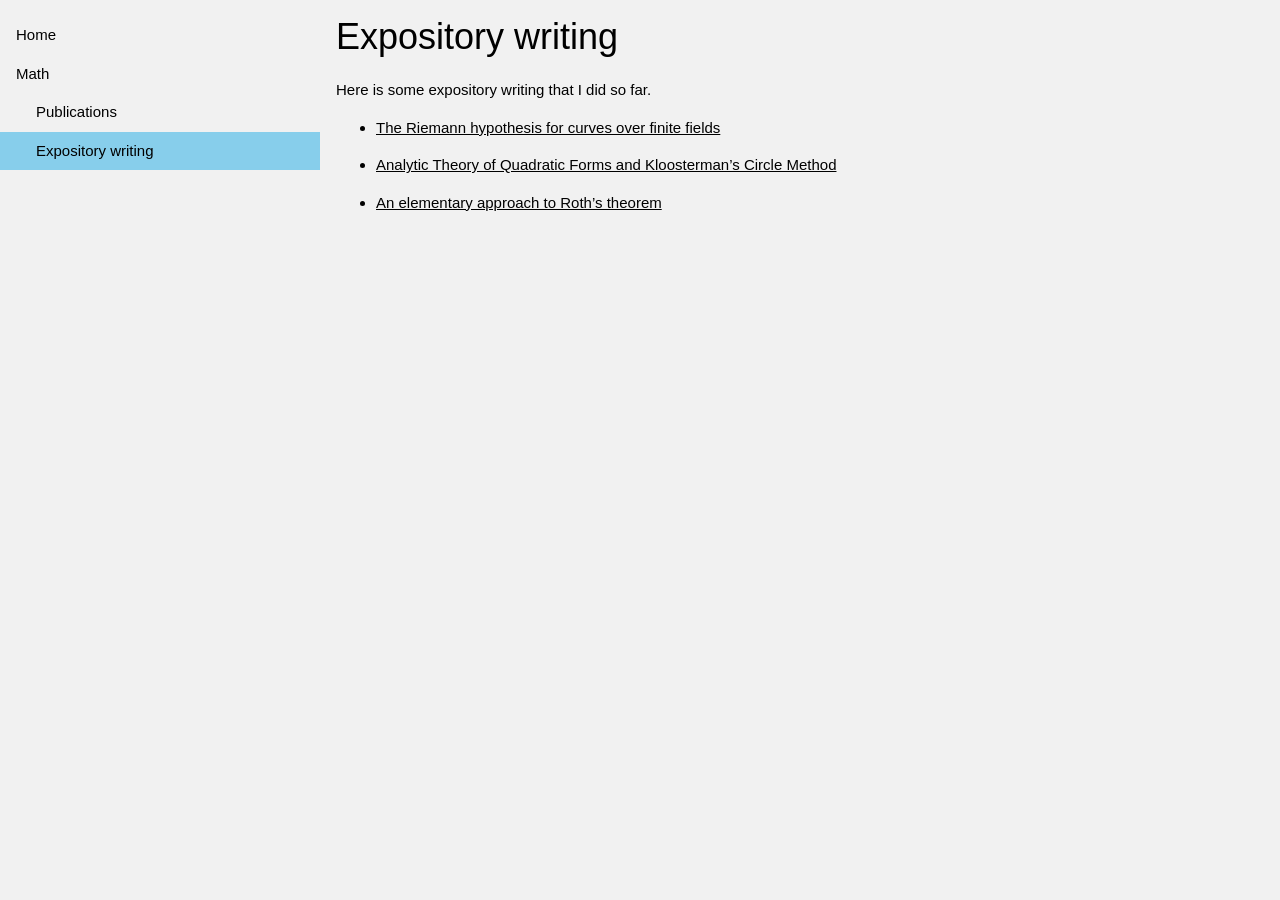
==== expository/index.html @ dce715c3 "Update index.html" ====
<!DOCTYPE html>
<html>
<head>
	<title>Aleksa Milojević&#8217;s website &mdash; Expository writing</title>
	<link rel="stylesheet" href="https://www.w3schools.com/w3css/4/w3.css">
	<link href="https://fonts.googleapis.com/css?family=Nunito:400,400i,700" rel="stylesheet">
	<link rel="stylesheet" href="../../yuval.css">
	<link rel="icon" sizes="192x192" href="https://ethz.ch/etc/designs/ethz/img/icons/ETH-APP-Icons-Theme-white/192-xxxhpdi.png">
</head>
<body class="w3-light-grey">
	<div class="w3-sidebar w3-bar-block w3-light-grey w3-margin-top" style="width:25%"> 
		<a href="../.." class="w3-bar-item w3-button">Home</a>
		<a href=".." class="w3-bar-item w3-button">Math</a>
		<a href="../publications" class="w3-bar-item w3-button" style="text-indent:20px">Publications</a>
		<a href="#" class="w3-bar-item w3-button w3-light-blue" style="text-indent:20px">Expository writing</a>
	</div>

	<div class="w3-container" style="margin-left:25%">
		<h1>Expository writing</h1>
		<p>Here is some expository writing that I did so far.</p>

		<ul class="mainlist">
			<li><a href="thesis.pdf">The Riemann hypothesis for curves over finite fields</a></li>
		</ul>
		<ul class="mainlist">
			<li><a href="kloosterman.pdf">Analytic Theory of Quadratic Forms and Kloosterman’s Circle Method</a></li>
		</ul>
		<ul class="mainlist">
			<li><a href="roth.pdf">An elementary approach to Roth’s theorem</a></li>
		</ul>
	</div>
</body>
</html>
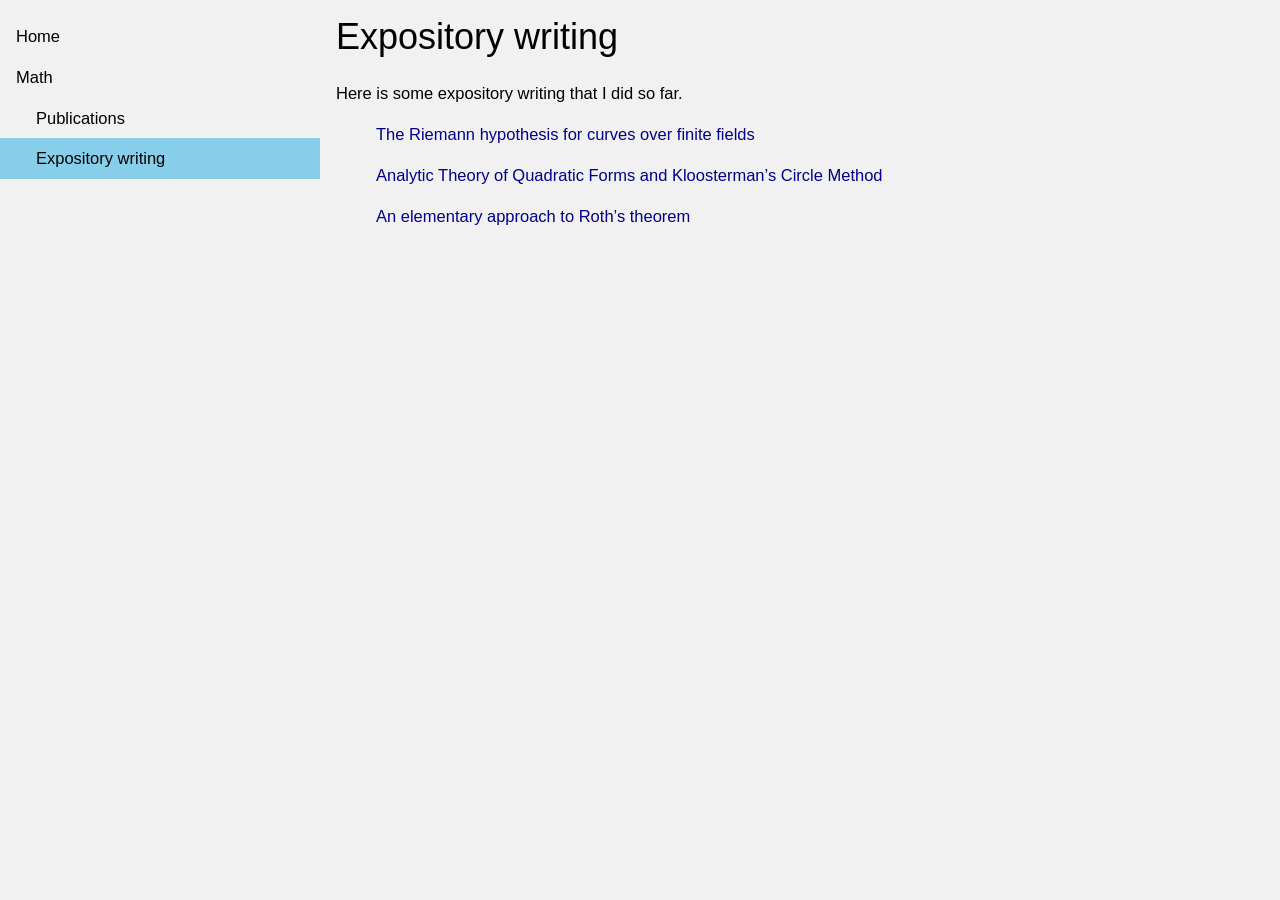
==== commit fbdfc598: "Update index.html" ====
--- a/expository/index.html
+++ b/expository/index.html
@@ -4,7 +4,7 @@
 	<title>Aleksa Milojević&#8217;s website &mdash; Expository writing</title>
 	<link rel="stylesheet" href="https://www.w3schools.com/w3css/4/w3.css">
 	<link href="https://fonts.googleapis.com/css?family=Nunito:400,400i,700" rel="stylesheet">
-	<link rel="stylesheet" href="../../yuval.css">
+	<link rel="stylesheet" href="../../aleksa.css">
 	<link rel="icon" sizes="192x192" href="https://ethz.ch/etc/designs/ethz/img/icons/ETH-APP-Icons-Theme-white/192-xxxhpdi.png">
 </head>
 <body class="w3-light-grey">
--- a/aleksa.css
+++ b/aleksa.css
@@ -0,0 +1,98 @@
+/** {
+    box-sizing: border-box;
+}*/
+
+/*body {
+	background-color: #BEACC2;
+	font-family: Baskerville, "Baskerville Old Face", "Hoefler Text", "EB Garamond", "Times New Roman", serif;
+}*/
+
+html, body, h1, h2, h3, h4, h5, h6 {
+  font-family: "Nunito", sans-serif;
+}
+
+h1 {
+	font-weight: 500;
+}
+
+h2,h3 {
+	font-weight: 400;
+}
+
+b {
+	font-weight: 500;
+}
+
+a:link,a:visited {
+	color: #00008B;
+	text-decoration: none;
+}
+a:hover,a:active {
+	color: #621E78;
+	text-decoration: none;
+}
+
+body {
+	font-size: 110%;
+}
+
+a.w3-button {
+	color:black;
+}
+/*a:active {
+	color: #;
+	text-decoration: none;
+}*/
+
+.sublist {
+  font-size: 85%;
+}
+
+ul.mainlist {
+  list-style-type: none;
+  /*padding-left: 0;*/
+}
+
+ul.mainlist > ul {
+  margin-left: 15px;  
+}
+ul.mainlist > li {
+	margin-bottom: 3px;
+}
+
+/* Prevent nested li's from getting messed up */
+/*ul.mainlist > li::before {
+  content: "-";
+  margin-left: -15px;
+}*/
+
+/*.column {
+	float: left;
+	padding: 15px;
+}
+
+.navbar {
+	width: 20%;
+}
+
+.content {
+	width: 60%;
+	margin-right: 20%;
+}
+
+.navbar ul {
+	list-style-type: none;
+	margin: 0;
+	margin-left: 7pt;
+	padding: 0;
+}
+
+.header {
+	text-align: center;
+}
+
+.clearfix::after {
+    content: "";
+    clear: both;
+    display: table;
+}*/
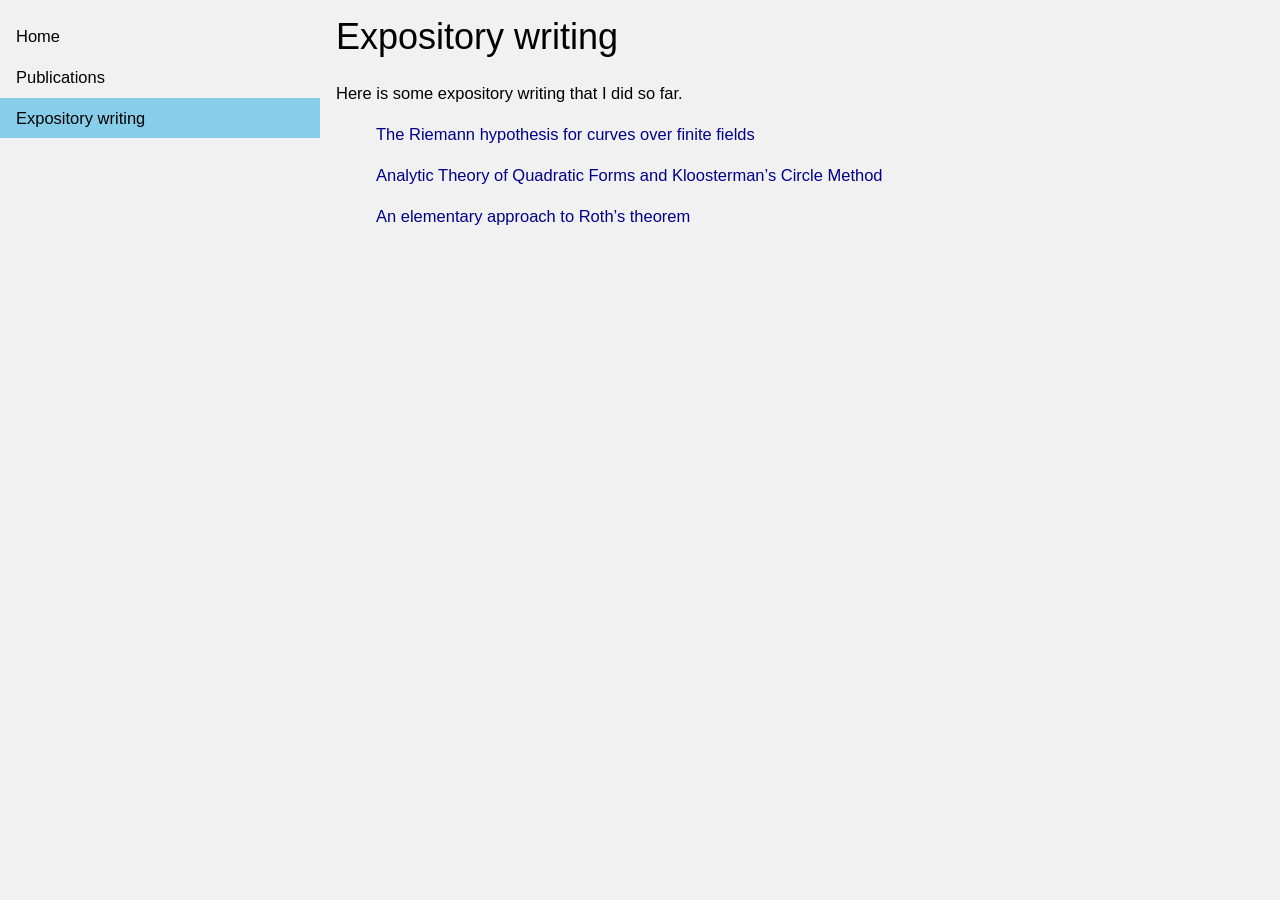
==== commit 51608cbc: "Update index.html" ====
--- a/expository/index.html
+++ b/expository/index.html
@@ -10,9 +10,8 @@
 <body class="w3-light-grey">
 	<div class="w3-sidebar w3-bar-block w3-light-grey w3-margin-top" style="width:25%"> 
 		<a href="../.." class="w3-bar-item w3-button">Home</a>
-		<a href=".." class="w3-bar-item w3-button">Math</a>
-		<a href="../publications" class="w3-bar-item w3-button" style="text-indent:20px">Publications</a>
-		<a href="#" class="w3-bar-item w3-button w3-light-blue" style="text-indent:20px">Expository writing</a>
+		<a href="../publications" class="w3-bar-item w3-button">Publications</a>
+		<a href="#" class="w3-bar-item w3-button w3-light-blue">Expository writing</a>
 	</div>
 
 	<div class="w3-container" style="margin-left:25%">
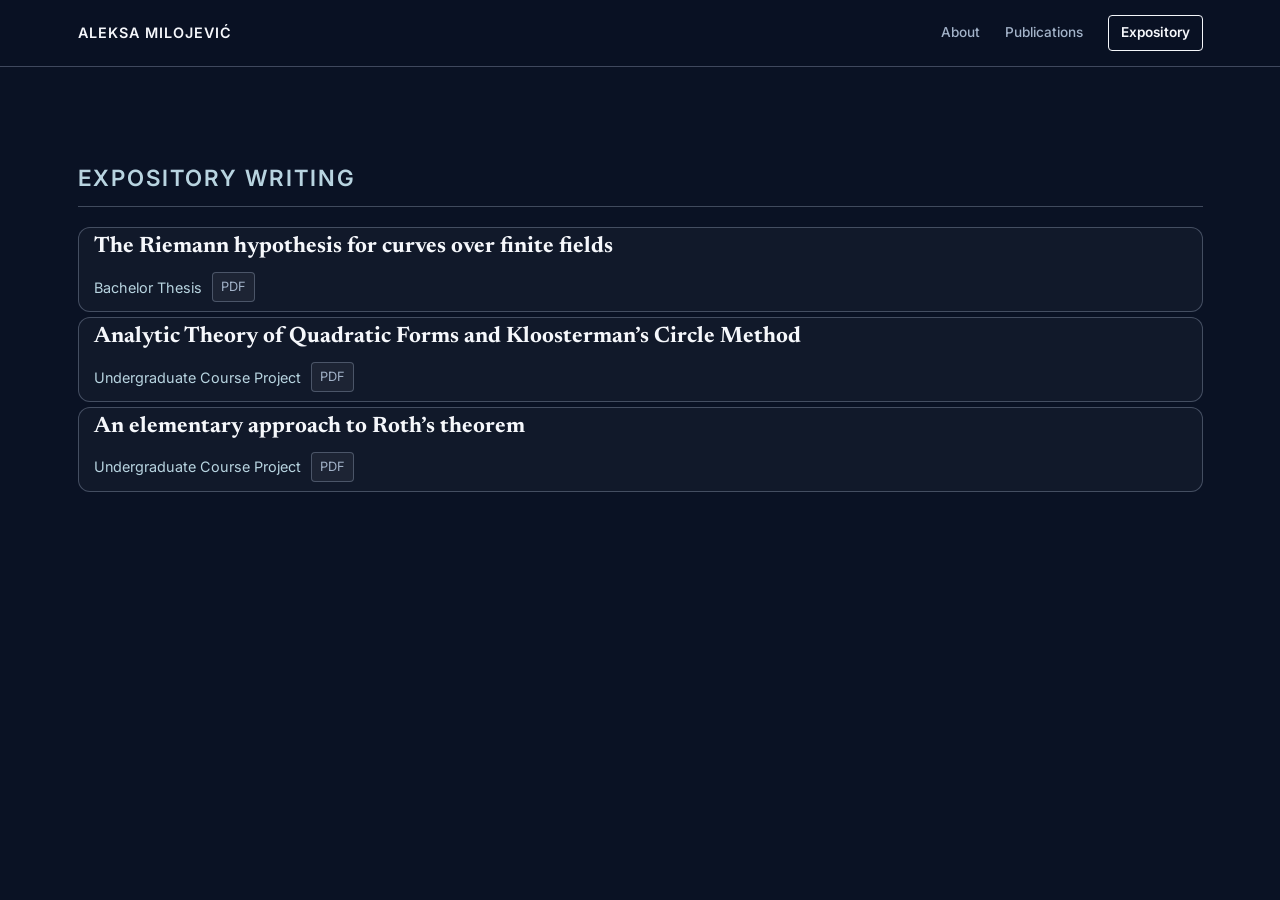
==== commit a969a9f3: "Add files via upload" ====
--- a/expository/index.html
+++ b/expository/index.html
@@ -1,32 +1,67 @@
 <!DOCTYPE html>
-<html>
+<html lang="en">
 <head>
-	<title>Aleksa Milojević&#8217;s website &mdash; Expository writing</title>
-	<link rel="stylesheet" href="https://www.w3schools.com/w3css/4/w3.css">
-	<link href="https://fonts.googleapis.com/css?family=Nunito:400,400i,700" rel="stylesheet">
-	<link rel="stylesheet" href="../../aleksa.css">
-	<link rel="icon" sizes="192x192" href="https://ethz.ch/etc/designs/ethz/img/icons/ETH-APP-Icons-Theme-white/192-xxxhpdi.png">
+
+	<meta charset="UTF-8">
+	<meta name="viewport" content="width=device-width, initial-scale=1.0">
+	<title>Aleksa Milojević | Expository Writing</title>
+	<link rel="stylesheet" href="../style.css">
+	<link href="https://fonts.googleapis.com/css2?family=Inter:wght@400;500;600&family=Newsreader:ital,wght@0,400;0,500;1,400&display=swap" rel="stylesheet">
 </head>
-<body class="w3-light-grey">
-	<div class="w3-sidebar w3-bar-block w3-light-grey w3-margin-top" style="width:25%"> 
-		<a href="../.." class="w3-bar-item w3-button">Home</a>
-		<a href="../publications" class="w3-bar-item w3-button">Publications</a>
-		<a href="#" class="w3-bar-item w3-button w3-light-blue">Expository writing</a>
+<body>
+
+	<nav class="glass-nav">
+		<div class="nav-content">
+			<span class="nav-brand">ALEKSA MILOJEVIĆ</span>
+			<div class="nav-links">
+				<a href="../index.html">About</a>
+				<a href="../publications/index.html">Publications</a>
+				<a href="#expository" class="active">Expository</a>
+			</div>
+		</div>
+	</nav>
+
+	<div class="container">
+		<section id="expository">
+			<h2>Expository Writing</h2>
+
+			<div class="paper-card">
+				<div class="card-content">
+					<h3>The Riemann hypothesis for curves over finite fields</h3>
+					<div class="authors-line">
+						<p class="authors">Bachelor Thesis</p>
+						<div class="card-footer">
+							<a href="thesis.pdf">PDF</a>
+						</div>
+					</div>
+				</div>
+			</div>
+
+			<div class="paper-card">
+				<div class="card-content">
+					<h3>Analytic Theory of Quadratic Forms and Kloosterman’s Circle Method</h3>
+					<div class="authors-line">
+						<p class="authors">Undergraduate Course Project</p>
+						<div class="card-footer">
+							<a href="kloosterman.pdf">PDF</a>
+						</div>
+					</div>
+				</div>
+			</div>
+
+			<div class="paper-card">
+				<div class="card-content">
+					<h3>An elementary approach to Roth’s theorem</h3>
+					<div class="authors-line">
+						<p class="authors">Undergraduate Course Project</p>
+						<div class="card-footer">
+							<a href="roth.pdf">PDF</a>
+						</div>
+					</div>
+				</div>
+			</div>
+		</section>
 	</div>
 
-	<div class="w3-container" style="margin-left:25%">
-		<h1>Expository writing</h1>
-		<p>Here is some expository writing that I did so far.</p>
-
-		<ul class="mainlist">
-			<li><a href="thesis.pdf">The Riemann hypothesis for curves over finite fields</a></li>
-		</ul>
-		<ul class="mainlist">
-			<li><a href="kloosterman.pdf">Analytic Theory of Quadratic Forms and Kloosterman’s Circle Method</a></li>
-		</ul>
-		<ul class="mainlist">
-			<li><a href="roth.pdf">An elementary approach to Roth’s theorem</a></li>
-		</ul>
-	</div>
 </body>
 </html>
--- a/style.css
+++ b/style.css
@@ -0,0 +1,408 @@
+:root {
+    --bg-deep: #0A1224;
+    --accent-teal: #1ccab9;
+    --text-main: #F5F7FB;
+    --text-muted: #A3B3C9;
+    --border: rgba(163, 179, 201, 0.35);
+    --glass: rgba(10, 18, 36, 0.92);
+    --content-width: 1125px;
+    --frontpage-width: 1238px;
+}
+
+body {
+    background-color: var(--bg-deep);
+    color: var(--text-main);
+    font-family: 'Inter', sans-serif;
+    margin: 0;
+    line-height: 1.6;
+    scroll-behavior: smooth;
+}
+
+/* --- Navigation Styling --- */
+.glass-nav {
+    position: fixed;
+    top: 0;
+    width: 100%;
+    z-index: 1000;
+    background: var(--glass);
+    backdrop-filter: blur(12px);
+    border-bottom: 1px solid var(--border);
+}
+
+.nav-content {
+    max-width: var(--content-width);
+    margin: 0 auto;
+    padding: 15px 32px;
+    display: flex;
+    justify-content: space-between;
+    align-items: center;
+}
+
+.nav-brand {
+    font-weight: 600;
+    letter-spacing: 1px;
+    font-size: 0.9rem;
+}
+
+.nav-links {
+    display: flex;
+    align-items: center;
+    gap: 25px;
+}
+
+.nav-links a {
+    text-decoration: none;
+    color: var(--text-muted);
+    font-size: 0.85rem;
+    font-weight: 500;
+    transition: color 0.3s ease;
+}
+
+.nav-links a:hover {
+    color: var(--text-main);
+}
+
+.nav-links a.active {
+    color: var(--text-main);
+    font-weight: 600;
+    border: 1px solid var(--text-main);
+    padding: 6px 12px;
+    border-radius: 4px;
+}
+
+/* Contact Button Style */
+.nav-links .nav-btn {
+    background: var(--accent-teal);
+    color: white;
+    padding: 6px 16px;
+    border-radius: 20px;
+    transition: background 0.3s ease;
+}
+
+.nav-links .nav-btn:hover {
+    background: #2a5f73;
+}
+
+/* --- Header & Profile Styling --- */
+.container {
+    max-width: var(--content-width);
+    margin: 0 auto;
+    padding: 120px 32px 60px;
+}
+
+body.frontpage .container {
+    max-width: var(--frontpage-width);
+}
+
+.profile-area {
+    display: flex;
+    align-items: center;
+    gap: 40px;
+    margin-bottom: 60px;
+}
+
+body.frontpage .profile-area {
+    width: 115%;
+    margin-left: auto;
+    margin-right: auto;
+    justify-content: center;
+}
+
+body.frontpage .profile-area .hero-text {
+    text-align: center;
+}
+
+body.frontpage .profile-area .bio-intro {
+    text-align: left;
+}
+
+.profile-img {
+    width: 240px;
+    height: 240px;
+    border-radius: 50%;
+    object-fit: cover;
+    box-shadow: 0 10px 30px rgba(0,0,0,0.3);
+}
+
+h1 {
+    font-family: 'Newsreader', serif;
+    font-size: 3rem;
+    margin: 5px 0;
+}
+
+.subtitle {
+    color: var(--text-muted);
+    text-transform: uppercase;
+    font-size: 0.75rem;
+    letter-spacing: 2px;
+}
+
+.bio-intro {
+    color: #B8D4E0;
+    font-size: 1.1rem;
+    max-width: 500px;
+}
+
+/* --- Paper Cards --- */
+.label {
+    
+    display: block;
+    font-size: 0.7rem;
+    text-transform: uppercase;
+    color: var(--text-muted);
+    letter-spacing: 2px;
+    margin-bottom: 20px;
+    border-bottom: 1px solid var(--border);
+    padding-bottom: 8px;
+}
+
+.paper-card {
+    background: rgba(255, 255, 255, 0.03);
+    border: 1px solid var(--border);
+    padding: 2px 15px;
+    border-radius: 12px;
+    margin-bottom: 5px;
+    display: grid;
+    grid-template-columns: 1fr auto;
+    align-items: center;
+    column-gap: 10px;
+}
+
+.paper-card.frontpage-card {
+    grid-template-columns: minmax(0, 2fr) 1fr;
+    column-gap: 20px;
+    padding: 2px 15px;
+}
+
+.paper-card.frontpage-card .card-content {
+    justify-self: start;
+}
+
+.paper-card.frontpage-card .frontpage-thumb-frame {
+    justify-self: center;
+    align-self: center;
+}
+
+.card-content {
+    display: flex;
+    flex-direction: column;
+    justify-content: center;
+    flex: 1;
+}
+
+.paper-thumbnail {
+    width: 160px;
+    height: 120px;
+    border-radius: 0px;
+    overflow: hidden;
+    object-fit: contain;
+    object-position: center;
+    flex-shrink: 0;
+    justify-self: center;
+    border: none;
+    background: transparent;
+    box-sizing: border-box;
+    display: block;
+}
+
+.paper-thumbnail.frontpage {
+    width: 100%;
+    height: 100%;
+    border-radius: 0;
+    object-fit: contain;
+    object-position: center;
+    display: block;
+}
+
+.frontpage-thumb-frame {
+    width: 321px;
+    height: 215px;
+    border: 2px solid var(--border);
+    border-radius: 13px;
+    overflow: hidden;
+    justify-self: center;
+    box-sizing: border-box;
+    background: transparent;
+}
+
+.frontpage-thumb-frame-1 {
+    width: 215px;
+    height: 215px;
+}
+
+.frontpage-thumb-frame-2 {
+    width: 321px;
+    height: 215px;
+}
+
+.paper-card h3 {
+    margin: 0;
+    font-family: 'Newsreader', serif;
+    font-size: 1.4rem;
+}
+
+.authors {
+    color: #B8D4E0; /* Brighter color for better visibility */
+    margin: 5px 0;
+    font-size: 0.9rem;
+}
+
+.authors-line {
+    display: flex;
+    justify-content: flex-start;
+    align-items: center;
+    margin: 5px 0;
+    gap: 10px;
+}
+
+.card-footer {
+    display: flex;
+    gap: 8px;
+    align-items: center;
+}
+
+.card-footer a {
+    display: inline-block;
+    background: rgba(255, 255, 255, 0.05);
+    border: 1px solid var(--border);
+    color: var(--text-muted);
+    text-decoration: none;
+    font-size: 0.8rem;
+    padding: 4px 8px;
+    border-radius: 4px;
+    transition: all 0.3s ease;
+}
+
+.card-footer a:hover {
+    background: rgba(255, 255, 255, 0.1);
+    color: var(--text-main);
+    border-color: var(--text-main);
+}
+
+.abstract-toggle {
+    background: rgba(255, 255, 255, 0.05);
+    border: 1px solid var(--border);
+    color: var(--text-muted);
+    padding: 4px 8px;
+    border-radius: 4px;
+    cursor: pointer;
+    font-size: 0.8rem;
+    transition: all 0.3s ease;
+}
+
+.abstract-toggle:hover {
+    background: rgba(255, 255, 255, 0.1);
+    color: var(--text-main);
+    border-color: var(--text-main);
+}
+
+.abstract {
+    margin-top: 8px;
+    padding: 8px;
+    background: rgba(255, 255, 255, 0.02);
+    border-left: 3px solid var(--accent-teal);
+    border-radius: 4px;
+}
+
+.abstract p {
+    margin: 0;
+    color: var(--text-muted);
+    font-size: 0.85rem;
+    line-height: 1.4;
+}
+
+/* --- Education Timeline --- */
+.timeline {
+    position: relative;
+    margin-top: 20px;
+    padding-left: 8px;
+    --timeline-padding-left: 8px;
+    --timeline-marker-size: 16px;
+    --timeline-marker-left: 2px;
+    --timeline-line-left: calc(var(--timeline-padding-left) + var(--timeline-marker-left) + (var(--timeline-marker-size) / 2));
+}
+
+.timeline::before {
+    content: "";
+    position: absolute;
+    left: var(--timeline-line-left);
+    top: calc(8px + (var(--timeline-marker-size) / 2));
+    bottom: 0;
+    width: 2px;
+    background: var(--border);
+}
+
+.timeline-item {
+    position: relative;
+    padding-left: 40px;
+    margin-bottom: 24px;
+}
+
+.timeline-marker {
+    position: absolute;
+    left: var(--timeline-marker-left);
+    top: 8px;
+    width: var(--timeline-marker-size);
+    height: var(--timeline-marker-size);
+    border-radius: 50%;
+    background: var(--accent-teal);
+    border: 2px solid var(--bg-deep);
+    box-shadow: 0 0 0 2px var(--border);
+}
+
+.timeline-content {
+    background: rgba(255, 255, 255, 0.03);
+    border: 1px solid var(--border);
+    padding: 12px 16px;
+    border-radius: 12px;
+}
+
+.timeline-content h3 {
+    margin: 0;
+    font-family: 'Newsreader', serif;
+    font-size: 1.2rem;
+}
+
+.timeline-meta {
+    margin: 6px 0 4px;
+    color: #B8D4E0;
+    font-size: 0.9rem;
+}
+
+.timeline-date {
+    display: inline-block;
+    color: var(--text-muted);
+    font-size: 0.8rem;
+    letter-spacing: 1px;
+    text-transform: uppercase;
+}
+
+/* Mobile Responsiveness */
+@media (max-width: 768px) {
+    .profile-area { flex-direction: column; text-align: center; }
+    .timeline { padding-left: 0; --timeline-padding-left: 0px; --timeline-marker-left: 0px; }
+    .timeline-item { padding-left: 32px; }
+}
+
+/* Section Heading Styles */
+#publications h2,
+#education h2,
+#expository h2,
+#awards h2 {
+    font-family: 'Inter', sans-serif;
+    font-size: 1.4rem;
+    font-weight: 600;
+    text-transform: uppercase;
+    letter-spacing: 2px;
+    color: #B8D4E0;
+    margin: 40px 0 20px 0;
+    border-bottom: 1px solid var(--border);
+    padding-bottom: 10px;
+}
+
+.journal {
+    color: var(--text-muted);
+    font-size: 0.9rem;
+    font-style: italic;
+    margin: 5px 0;
+}
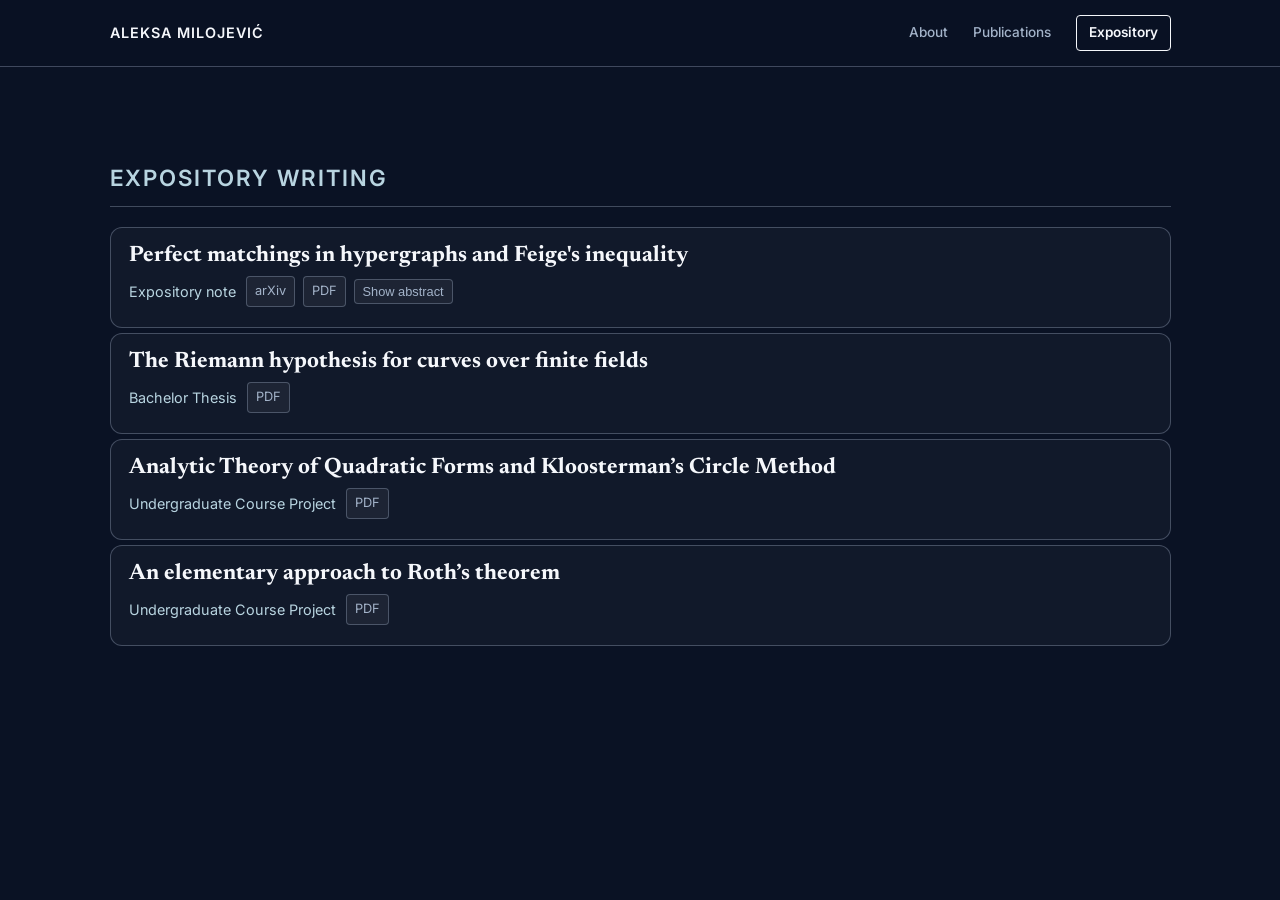
==== commit 6588db5a: "Added Feige's inequality note" ====
--- a/expository/index.html
+++ b/expository/index.html
@@ -24,6 +24,29 @@
 	<div class="container">
 		<section id="expository">
 			<h2>Expository Writing</h2>
+
+
+			<div class="paper-card">
+				<div class="card-content">
+					<h3>Perfect matchings in hypergraphs and Feige's inequality</h3>
+					<div class="authors-line">
+						<p class="authors">Expository note</p>
+						<div class="card-footer">
+							<a href="https://arxiv.org/abs/2609.26401">arXiv</a>
+							<a href="Feige.pdf">PDF</a>
+							<button class="abstract-toggle" onclick="toggleAbstract(this)">Show abstract</button>
+						</div>
+					</div>
+					<div class="abstract" style="display: none;">
+                        <p>Feige's inequality gives an upper tail bound for sums of independent random variables, and is useful in many combinatorial contexts. The conjecture was proven last summer, with relatively complicated and not self-contained proofs. 
+
+							Our hope in this expository note was to present a simplified and self-contained proof, presented in a way which motivates the steps of the proof. We also discuss a combinatorial application of this inequality to the problem of perfect matchings in hypergraphs of large minimum degree.
+						</p>
+                    </div>
+				</div>
+			</div>
+
+
 
 			<div class="paper-card">
 				<div class="card-content">
--- a/style.css
+++ b/style.css
@@ -9,6 +9,16 @@
     --frontpage-width: 1238px;
 }
 
+*,
+*::before,
+*::after {
+    box-sizing: border-box;
+}
+
+html {
+    overflow-x: hidden;
+}
+
 body {
     background-color: var(--bg-deep);
     color: var(--text-main);
@@ -16,12 +26,20 @@
     margin: 0;
     line-height: 1.6;
     scroll-behavior: smooth;
+    min-width: 320px;
+    overflow-x: hidden;
+}
+
+img {
+    max-width: 100%;
+    height: auto;
 }
 
 /* --- Navigation Styling --- */
 .glass-nav {
     position: fixed;
     top: 0;
+    left: 0;
     width: 100%;
     z-index: 1000;
     background: var(--glass);
@@ -36,18 +54,23 @@
     display: flex;
     justify-content: space-between;
     align-items: center;
+    gap: 12px 24px;
+    flex-wrap: wrap;
 }
 
 .nav-brand {
     font-weight: 600;
     letter-spacing: 1px;
     font-size: 0.9rem;
+    flex: 0 1 auto;
 }
 
 .nav-links {
     display: flex;
     align-items: center;
     gap: 25px;
+    flex-wrap: wrap;
+    justify-content: flex-end;
 }
 
 .nav-links a {
@@ -88,26 +111,39 @@
     max-width: var(--content-width);
     margin: 0 auto;
     padding: 120px 32px 60px;
+    width: 100%;
 }
 
 body.frontpage .container {
-    max-width: var(--frontpage-width);
+    max-width: min(var(--frontpage-width), 100%);
+}
+
+.hero,
+section {
+    scroll-margin-top: 110px;
 }
 
 .profile-area {
     display: flex;
     align-items: center;
-    gap: 40px;
+    gap: clamp(24px, 4vw, 40px);
     margin-bottom: 60px;
 }
 
 body.frontpage .profile-area {
-    width: 115%;
+    width: 100%;
+    max-width: 100%;
     margin-left: auto;
     margin-right: auto;
     justify-content: center;
 }
 
+.hero-text,
+.card-content,
+.timeline-content {
+    min-width: 0;
+}
+
 body.frontpage .profile-area .hero-text {
     text-align: center;
 }
@@ -117,8 +153,8 @@
 }
 
 .profile-img {
-    width: 240px;
-    height: 240px;
+    width: clamp(190px, 28vw, 240px);
+    height: clamp(190px, 28vw, 240px);
     border-radius: 50%;
     object-fit: cover;
     box-shadow: 0 10px 30px rgba(0,0,0,0.3);
@@ -126,8 +162,9 @@
 
 h1 {
     font-family: 'Newsreader', serif;
-    font-size: 3rem;
+    font-size: clamp(2.4rem, 5vw, 3.2rem);
     margin: 5px 0;
+    line-height: 1.05;
 }
 
 .subtitle {
@@ -139,8 +176,8 @@
 
 .bio-intro {
     color: #B8D4E0;
-    font-size: 1.1rem;
-    max-width: 500px;
+    font-size: clamp(1rem, 2.4vw, 1.1rem);
+    max-width: 560px;
 }
 
 /* --- Paper Cards --- */
@@ -159,19 +196,19 @@
 .paper-card {
     background: rgba(255, 255, 255, 0.03);
     border: 1px solid var(--border);
-    padding: 2px 15px;
+    padding: 14px 18px;
     border-radius: 12px;
     margin-bottom: 5px;
     display: grid;
-    grid-template-columns: 1fr auto;
+    grid-template-columns: minmax(0, 1fr) auto;
     align-items: center;
-    column-gap: 10px;
+    column-gap: 18px;
+    row-gap: 14px;
 }
 
 .paper-card.frontpage-card {
-    grid-template-columns: minmax(0, 2fr) 1fr;
-    column-gap: 20px;
-    padding: 2px 15px;
+    grid-template-columns: minmax(0, 2fr) minmax(240px, 1fr);
+    column-gap: 24px;
 }
 
 .paper-card.frontpage-card .card-content {
@@ -215,8 +252,9 @@
 }
 
 .frontpage-thumb-frame {
-    width: 321px;
-    height: 215px;
+    width: min(100%, 321px);
+    height: auto;
+    aspect-ratio: 321 / 215;
     border: 2px solid var(--border);
     border-radius: 13px;
     overflow: hidden;
@@ -226,19 +264,21 @@
 }
 
 .frontpage-thumb-frame-1 {
-    width: 215px;
-    height: 215px;
+    width: min(100%, 215px);
+    aspect-ratio: 1 / 1;
 }
 
 .frontpage-thumb-frame-2 {
-    width: 321px;
-    height: 215px;
+    width: min(100%, 321px);
+    aspect-ratio: 321 / 215;
 }
 
 .paper-card h3 {
     margin: 0;
     font-family: 'Newsreader', serif;
     font-size: 1.4rem;
+    line-height: 1.25;
+    overflow-wrap: anywhere;
 }
 
 .authors {
@@ -253,12 +293,14 @@
     align-items: center;
     margin: 5px 0;
     gap: 10px;
+    flex-wrap: wrap;
 }
 
 .card-footer {
     display: flex;
     gap: 8px;
     align-items: center;
+    flex-wrap: wrap;
 }
 
 .card-footer a {
@@ -297,18 +339,27 @@
 }
 
 .abstract {
-    margin-top: 8px;
-    padding: 8px;
+    margin-top: 12px;
+    padding: 12px;
     background: rgba(255, 255, 255, 0.02);
     border-left: 3px solid var(--accent-teal);
     border-radius: 4px;
+    overflow-x: auto;
 }
 
 .abstract p {
     margin: 0;
     color: var(--text-muted);
     font-size: 0.85rem;
-    line-height: 1.4;
+    line-height: 1.55;
+    overflow-wrap: anywhere;
+}
+
+.abstract mjx-container {
+    max-width: 100%;
+    overflow-x: auto;
+    overflow-y: hidden;
+    padding-bottom: 4px;
 }
 
 /* --- Education Timeline --- */
@@ -378,10 +429,116 @@
 }
 
 /* Mobile Responsiveness */
+@media (max-width: 900px) {
+    .paper-card.frontpage-card {
+        grid-template-columns: 1fr;
+    }
+
+    .paper-card.frontpage-card .frontpage-thumb-frame {
+        order: -1;
+        margin: 0 auto;
+    }
+}
+
 @media (max-width: 768px) {
-    .profile-area { flex-direction: column; text-align: center; }
-    .timeline { padding-left: 0; --timeline-padding-left: 0px; --timeline-marker-left: 0px; }
-    .timeline-item { padding-left: 32px; }
+    .nav-content {
+        padding: 14px 20px;
+        justify-content: center;
+    }
+
+    .nav-brand {
+        width: 100%;
+        text-align: center;
+    }
+
+    .nav-links {
+        width: 100%;
+        justify-content: center;
+        gap: 10px 12px;
+    }
+
+    .container {
+        padding: 132px 20px 44px;
+    }
+
+    .profile-area {
+        flex-direction: column;
+        text-align: center;
+        margin-bottom: 40px;
+    }
+
+    .paper-card {
+        grid-template-columns: 1fr;
+    }
+
+    .timeline {
+        padding-left: 0;
+        --timeline-padding-left: 0px;
+        --timeline-marker-left: 0px;
+    }
+
+    .timeline-item {
+        padding-left: 32px;
+    }
+
+}
+
+@media (max-width: 560px) {
+    .nav-content {
+        padding: 12px 16px;
+    }
+
+    .nav-brand {
+        font-size: 0.75rem;
+        letter-spacing: 0.14em;
+    }
+
+    .container {
+        padding: 148px 16px 36px;
+    }
+
+    .profile-img {
+        width: 176px;
+        height: 176px;
+    }
+
+    h1 {
+        font-size: clamp(2rem, 11vw, 2.6rem);
+    }
+
+    .bio-intro {
+        font-size: 1rem;
+    }
+
+    .paper-card {
+        padding: 14px;
+    }
+
+    .paper-card h3 {
+        font-size: 1.15rem;
+    }
+
+    .nav-links a,
+    .card-footer a,
+    .abstract-toggle {
+        font-size: 0.78rem;
+    }
+
+    .nav-links a.active {
+        padding: 5px 10px;
+    }
+
+    .authors-line {
+        align-items: flex-start;
+    }
+
+    .timeline-item {
+        padding-left: 28px;
+    }
+
+    .timeline-content {
+        padding: 12px 14px;
+    }
 }
 
 /* Section Heading Styles */
@@ -405,4 +562,14 @@
     font-size: 0.9rem;
     font-style: italic;
     margin: 5px 0;
-}+}
+
+@media (max-width: 768px) {
+    #publications h2,
+    #education h2,
+    #expository h2,
+    #awards h2 {
+        font-size: 1.15rem;
+        letter-spacing: 1.5px;
+    }
+}
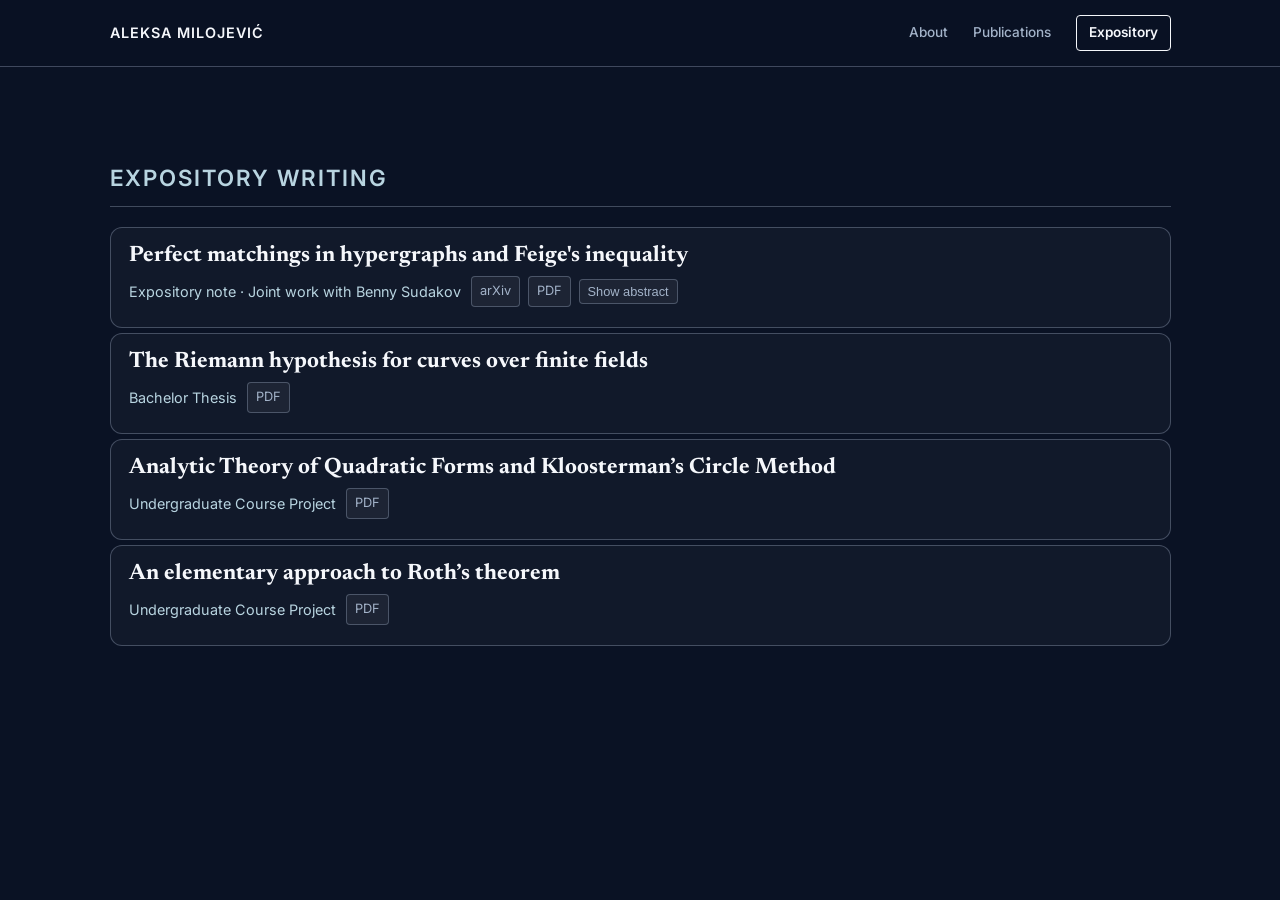
==== commit 4c2420ed: "Fixed Feige's note" ====
--- a/expository/index.html
+++ b/expository/index.html
@@ -30,18 +30,15 @@
 				<div class="card-content">
 					<h3>Perfect matchings in hypergraphs and Feige's inequality</h3>
 					<div class="authors-line">
-						<p class="authors">Expository note</p>
+						<p class="authors">Expository note · Joint work with Benny Sudakov</p>
 						<div class="card-footer">
-							<a href="https://arxiv.org/abs/2609.26401">arXiv</a>
+							<a href="https://arxiv.org/abs/2610.10380">arXiv</a>
 							<a href="Feige.pdf">PDF</a>
 							<button class="abstract-toggle" onclick="toggleAbstract(this)">Show abstract</button>
 						</div>
 					</div>
 					<div class="abstract" style="display: none;">
-                        <p>Feige's inequality gives an upper tail bound for sums of independent random variables, and is useful in many combinatorial contexts. The conjecture was proven last summer, with relatively complicated and not self-contained proofs. 
-
-							Our hope in this expository note was to present a simplified and self-contained proof, presented in a way which motivates the steps of the proof. We also discuss a combinatorial application of this inequality to the problem of perfect matchings in hypergraphs of large minimum degree.
-						</p>
+                        <p>Feige's inequality gives an upper tail bound for sums of independent nonnegative random variables and has many combinatorial applications. In this expository note, we present a simplified, self-contained proof and explain the motivation behind each step. We also discuss its application to perfect matchings in hypergraphs with large minimum degree.</p>
                     </div>
 				</div>
 			</div>
@@ -86,5 +83,19 @@
 		</section>
 	</div>
 
+    <script>
+        function toggleAbstract(button) {
+            const card = button.closest('.paper-card');
+            const abstract = card.querySelector('.abstract');
+            if (abstract.style.display === 'none' || abstract.style.display === '') {
+                abstract.style.display = 'block';
+                button.textContent = 'Hide abstract';
+            } else {
+                abstract.style.display = 'none';
+                button.textContent = 'Show abstract';
+            }
+        }
+    </script>
+
 </body>
 </html>
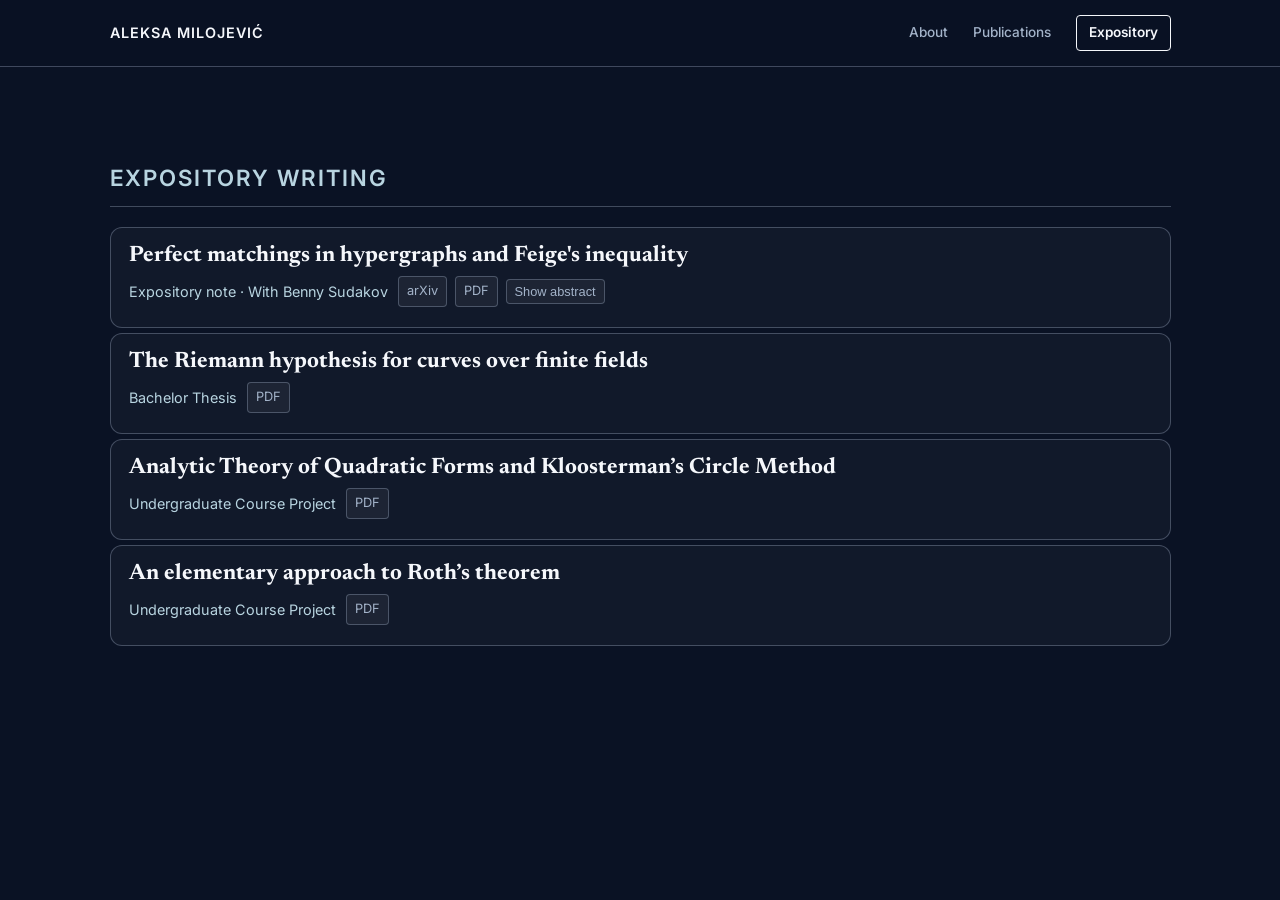
==== commit e4e61c7b: "Updated front page" ====
--- a/expository/index.html
+++ b/expository/index.html
@@ -30,7 +30,7 @@
 				<div class="card-content">
 					<h3>Perfect matchings in hypergraphs and Feige's inequality</h3>
 					<div class="authors-line">
-						<p class="authors">Expository note · Joint work with Benny Sudakov</p>
+						<p class="authors">Expository note · With Benny Sudakov</p>
 						<div class="card-footer">
 							<a href="https://arxiv.org/abs/2610.10380">arXiv</a>
 							<a href="Feige.pdf">PDF</a>
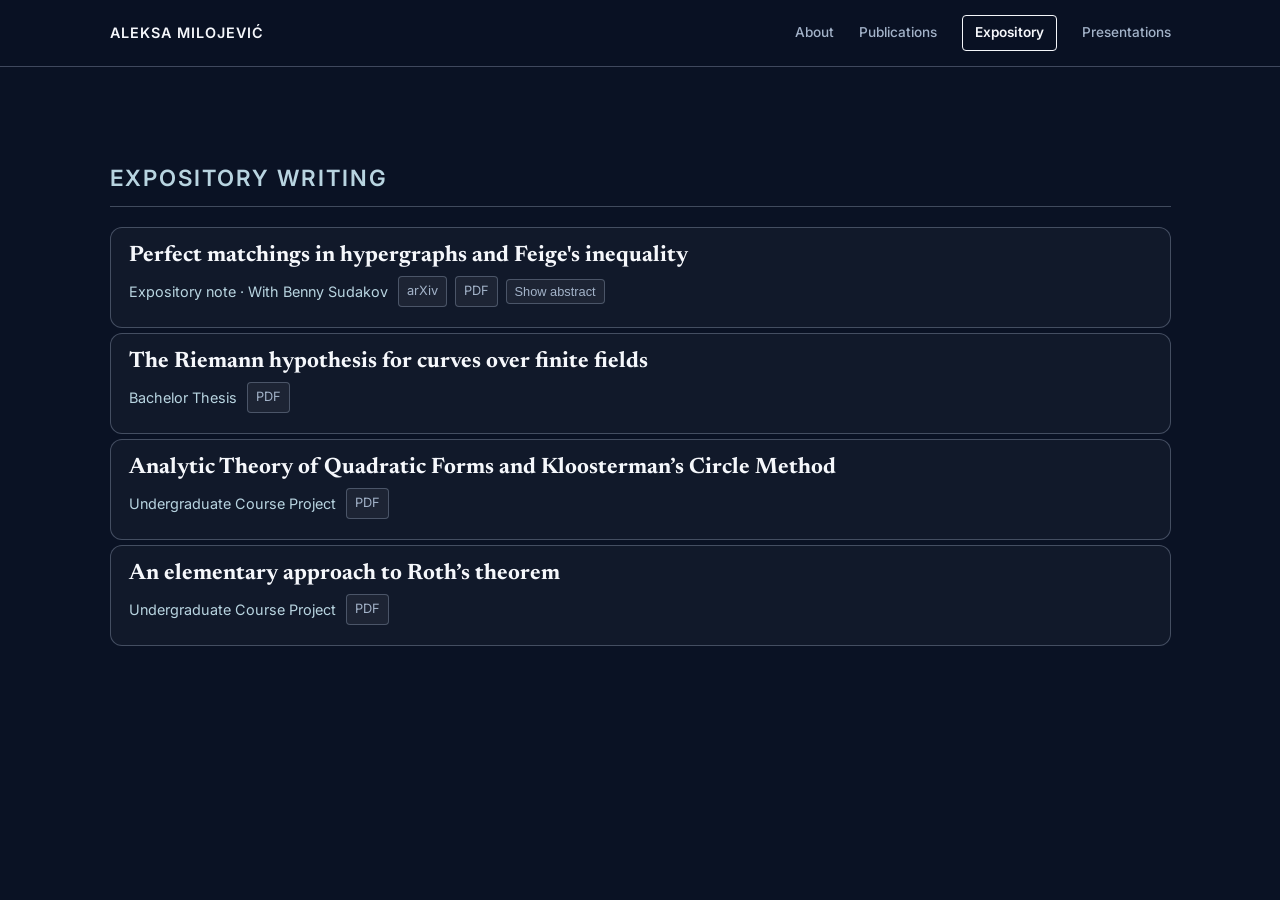
==== commit 48a8b6c9: "Add a password-protected Presentations page with two presentations A new Presentations button on the" ====
--- a/expository/index.html
+++ b/expository/index.html
@@ -17,6 +17,7 @@
 				<a href="../index.html">About</a>
 				<a href="../publications/index.html">Publications</a>
 				<a href="#expository" class="active">Expository</a>
+				<a href="../Webpresentations/index.html">Presentations</a>
 			</div>
 		</div>
 	</nav>
--- a/style.css
+++ b/style.css
@@ -360,6 +360,65 @@
     overflow-x: auto;
     overflow-y: hidden;
     padding-bottom: 4px;
+}
+
+/* --- Press Mentions --- */
+.press-entry {
+    margin: 32px 0 0;
+    padding: 14px 18px;
+    background: rgba(255, 255, 255, 0.03);
+    border: 1px solid var(--border);
+    border-left: 3px solid var(--accent-teal);
+    border-radius: 12px;
+}
+
+.press-intro {
+    margin: 0 0 8px;
+    color: #B8D4E0;
+    font-size: 0.95rem;
+}
+
+.press-list {
+    list-style: none;
+    margin: 0;
+    padding: 0;
+    display: flex;
+    flex-direction: column;
+    gap: 8px;
+}
+
+.press-list li {
+    display: flex;
+    flex-direction: column;
+}
+
+.press-list li > a {
+    font-family: 'Newsreader', serif;
+    font-size: 1.15rem;
+    line-height: 1.3;
+    color: var(--text-main);
+    text-decoration: none;
+    overflow-wrap: anywhere;
+}
+
+.press-list li > a:hover {
+    color: var(--accent-teal);
+}
+
+.press-meta {
+    color: var(--text-muted);
+    font-size: 0.8rem;
+}
+
+.press-meta a {
+    color: var(--text-muted);
+    text-decoration: underline;
+    text-decoration-color: var(--border);
+    text-underline-offset: 2px;
+}
+
+.press-meta a:hover {
+    color: var(--text-main);
 }
 
 /* --- Education Timeline --- */
